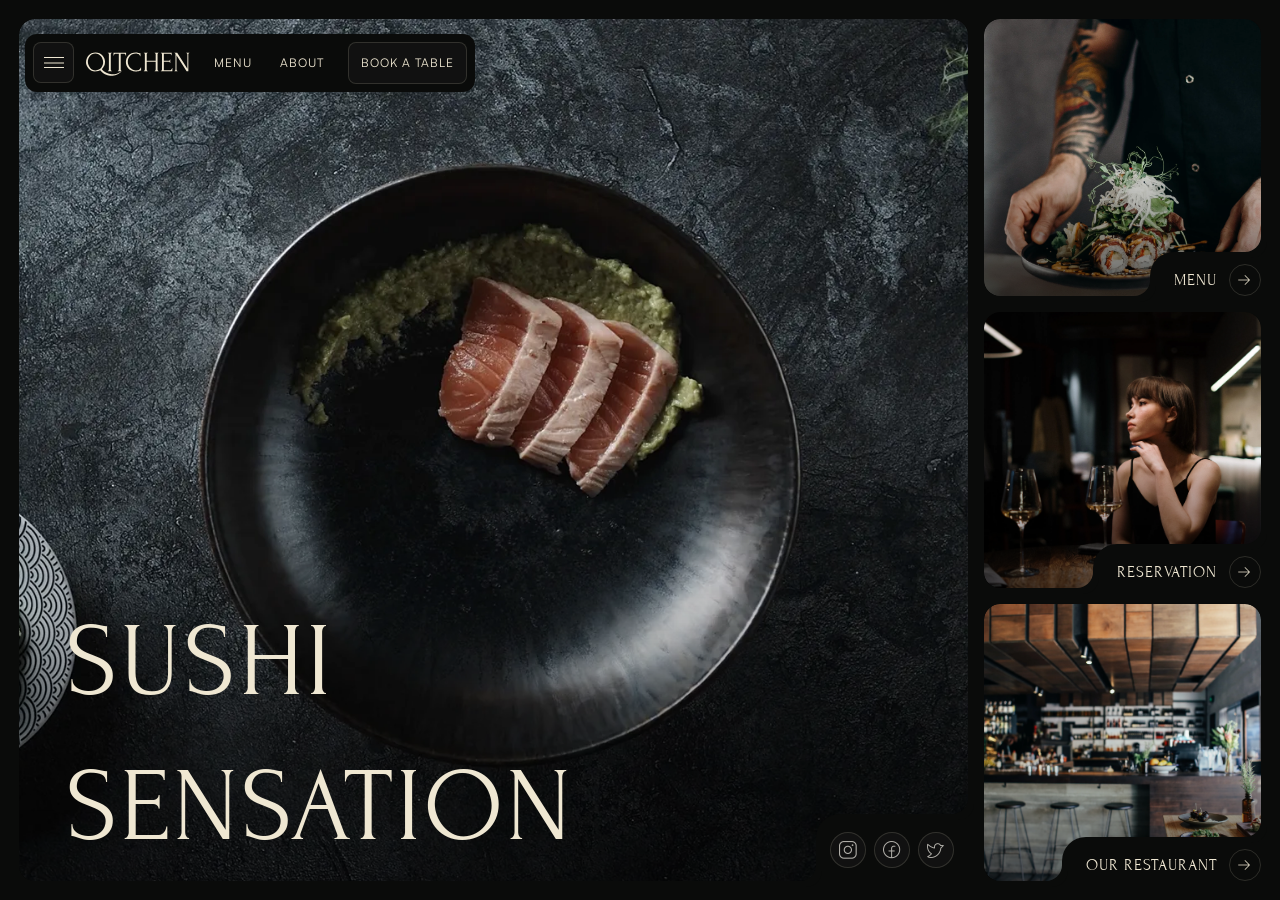
==== index.html @ 787254b2 "Add files via upload" ====
<!doctype html>
<html lang="en">
	<head>
		<style data-fls-preloader="true" rel="preload">
			body > *:not(.fls-preloader) {opacity: 0;visibility: hidden;}[data-fls-preloader-loaded] body > *:not(.fls-preloader) {transition: opacity 0.5s ease 0s;opacity: 1;visibility: visible;}
		</style>
		<meta charset="UTF-8">
		<meta name="viewport" content="width=device-width, initial-scale=1.0">
		<link rel="preload" href="./assets/fonts/Satoshi-Regular.woff2" as="font" type="font/woff2" crossorigin="anonymous">
		<link rel="preload" href="./assets/fonts/Satoshi-Light.woff2" as="font" type="font/woff2" crossorigin="anonymous">
		<link rel="preload" href="./assets/fonts/Forum-Regular.woff2" as="font" type="font/woff2" crossorigin="anonymous">
		<link rel="shortcut icon" href="./assets/img/favicon.ico">
		<title>Home Page</title>
		<script type="module" crossorigin="" src="./js/index.js?v=1783603820904"></script>
		<link rel="modulepreload" crossorigin="" href="./js/preloader.js?v=1783603820904">
		<link rel="stylesheet" crossorigin="" href="./css/preloader.css?v=1783603820904">
		<link rel="stylesheet" crossorigin="" href="./css/index.css?v=1783603820904">
		<link rel="stylesheet" crossorigin="" href="./css/title.css?v=1783603820904">
	</head>
	<body>
		<div class="wrapper">
			<header data-fls-header="" class="header">
				<div class="header__container">
					<div class="header__menu menu">
						<button type="button" data-fls-menu="" class="menu__icon icon-menu" aria-label="Toggle menu">
							<span></span>
						</button>
						<div class="header__logo">
							<img src="./assets/img/logo.svg" alt="Qitchen">
						</div>
						<nav class="header__nav">
							<a href="menupage.html" class="header__link">Menu</a>
							<a href="about.html" class="header__link">About</a>
						</nav>
						<a href="reservation.html" class="header__cta">Book a Table</a>
					</div>
					<nav class="menu__body">
						<div class="menu__container">
							<div class="menu__decor">
								<span class="menu__diamond"></span>
								<span class="menu__line"></span>
								<span class="menu__diamond"></span>
							</div>
							<ul class="menu__list">
								<li>
									<a href="menupage.html">Menu</a>
								</li>
								<li>
									<a href="reservation.html">Reservation</a>
								</li>
								<li>
									<a href="about.html">About</a>
								</li>
								<li>
									<a href="contact.html">Contact</a>
								</li>
								<li>
									<a href="blog.html">Blog</a>
								</li>
							</ul>
							<div class="menu__decor">
								<span class="menu__diamond"></span>
								<span class="menu__line"></span>
								<span class="menu__diamond"></span>
							</div>
						</div>
					</nav>
				</div>
			</header>
			<main class="page">
				<section data-fls-index="" class="index">
					<div class="hero">
						<div class="hero__card info-card">
							<div class="info-card__image-wrapper">
								<picture>
									<source media="(max-width: 600px)" srcset="./assets/img/home/homebg01-600.webp" type="image/webp">
									<source media="(max-width: 1200px)" srcset="./assets/img/home/homebg01-1200.webp" type="image/webp">
									<img alt="Sushi Sensation — Qitchen" class="info-card__image" src="./assets/img/home/homebg01.webp">
								</picture>
							</div>
							<h1 data-fls-title="" class="info-card__title page__title page__title--fz-140">
								Sushi
								<br>
								Sensation
							</h1>
							<div class="info-card__social-panel">
								<div class="info-card__social social">
									<ul class="social__list">
										<li class="social__item">
											<a href="#" class="social__link social__link--icon-inst" aria-label="Instagram"></a>
										</li>
										<li class="social__item">
											<a href="#" class="social__link social__link--icon-fb" aria-label="Facebook"></a>
										</li>
										<li class="social__item">
											<a href="#" class="social__link social__link--icon-x" aria-label="X (Twitter)"></a>
										</li>
									</ul>
								</div>
							</div>
						</div>
						<div class="hero__card info-card">
							<div class="info-card__image-wrapper">
								<a class="info-card__link-image" href="menupage.html">
									<picture>
										<source media="(max-width: 600px)" srcset="./assets/img/home/homebg02-600.webp" type="image/webp">
										<source media="(max-width: 1200px)" srcset="./assets/img/home/homebg02-1200.webp" type="image/webp">
										<img alt="" class="info-card__image" loading="lazy" src="./assets/img/home/homebg02.webp">
									</picture>
								</a>
							</div>
							<div class="info-card__corner-wrapper">
								<a href="menupage.html" class="info-card__btn --icon-arrow" aria-label="View Menu">Menu</a>
							</div>
						</div>
						<div class="hero__card info-card">
							<div class="info-card__image-wrapper">
								<a class="info-card__link-image" href="reservation.html">
									<picture>
										<source media="(max-width: 600px)" srcset="./assets/img/home/homebg03-600.webp" type="image/webp">
										<source media="(max-width: 1200px)" srcset="./assets/img/home/homebg03-1200.webp" type="image/webp">
										<img alt="" class="info-card__image" loading="lazy" src="./assets/img/home/homebg03.webp">
									</picture>
								</a>
							</div>
							<div class="info-card__corner-wrapper">
								<a href="reservation.html" class="info-card__btn --icon-arrow" aria-label="Book a Reservation">Reservation</a>
							</div>
						</div>
						<div class="hero__card info-card">
							<div class="info-card__image-wrapper">
								<a class="info-card__link-image" href="about.html">
									<picture>
										<source media="(max-width: 600px)" srcset="./assets/img/home/homebg04-600.webp" type="image/webp">
										<source media="(max-width: 1200px)" srcset="./assets/img/home/homebg04-1200.webp" type="image/webp">
										<img alt="" class="info-card__image" loading="lazy" src="./assets/img/home/homebg04.webp">
									</picture>
								</a>
							</div>
							<div class="info-card__corner-wrapper">
								<a href="about.html" class="info-card__btn --icon-arrow" aria-label="About Our Restaurant">Our Restaurant</a>
							</div>
						</div>
					</div>
				</section>
			</main>
			<footer data-fls-footer="" class="footer">
				<div class="footer__container"></div>
			</footer>
		</div>
	</body>
</html>
---- css/preloader.css ----
@charset "UTF-8";* {
	padding: 0rem;
	margin: 0rem;
	border: 0rem;
}
*,
*::before,
*::after {
	box-sizing: border-box;
}
*::before,
*::after {
	display: inline-block;
}
html,
body {
	height: 100%;
}
body {
	line-height: 1;
	scrollbar-gutter: stable;
	-ms-text-size-adjust: 100%;
	-moz-text-size-adjust: 100%;
	-webkit-text-size-adjust: 100%;
	-webkit-font-smoothing: antialiased;
	-moz-osx-font-smoothing: grayscale;
}
input,
button,
textarea {
	font-family: inherit;
	font-size: inherit;
	line-height: inherit;
	color: inherit;
	background-color: transparent;
}
input,
textarea {
	width: 100%;
}
label {
	display: inline-block;
}
button,
select,
option {
	cursor: pointer;
}
a {
	display: inline-block;
	color: inherit;
	text-decoration: none;
}
li {
	list-style: none;
}
img {
	display: block;
	max-width: 100%;
	height: auto;
}
h1,
h2,
h3,
h4,
h5,
h6 {
	font-weight: inherit;
	font-size: inherit;
}
address {
	font-style: normal;
}
@font-face {font-family: Satoshi;font-display: swap;src: url("../assets/fonts/Satoshi-Regular.woff2") format("woff2");font-weight: 400;font-style: normal;}
@font-face {font-family: Satoshi;font-display: swap;src: url("../assets/fonts/Satoshi-Light.woff2") format("woff2");font-weight: 300;font-style: normal;}
@font-face {font-family: Forum;font-display: swap;src: url("../assets/fonts/Forum-Regular.woff2") format("woff2");font-weight: 400;font-style: normal;}
@font-face { 
	font-family: "iconfont"; 
	font-display: swap;
	src: url("../assets/fonts/iconfont.woff2?eb4a1d2ef5152986d4ac0c5f34536eca") format("woff2"); 
} 
[class*="--icon-"]::before{
	font-family: iconfont; 
}
	[class*="--icon-arrow"]::before { 
		content: "\f101"; 
	} 
	[class*="--icon-fb"]::before { 
		content: "\f102"; 
	} 
	[class*="--icon-inst"]::before { 
		content: "\f103"; 
	} 
	[class*="--icon-leaf"]::before { 
		content: "\f104"; 
	} 
	[class*="--icon-x"]::before { 
		content: "\f105"; 
	} 

/* Generated by vite-plugin-svg-spritemap */
:root {
  /* Шрифт за замовчуванням */
  --font-family: 'Satoshi';
  --font-forum: 'Forum';
  /* Розмір шрифту за замовченням (де 16 - розмір шрифту за замовчуванням з макету)  */
  --font-size: 1rem;
  /* Основні кольори */
  --main-color: #000;
  --bg-color: #0a0b0a;
  --title-color: #efe7d2;
  --text-color: rgba(245, 242, 234, 0.7);
  --border-color: rgba(
  	239,
  	231,
  	210,
  	0.15
  ); /* [base64] */
}

body {
  min-width: 20rem;
  font-family: var(--font-family);
  font-size: var(--font-size);
  background-color: var(--bg-color);
  color: var(--text-color);
}
[data-fls-scrolllock] body {
  overflow: hidden;
  touch-action: none;
  overscroll-behavior: none;
}
.wrapper {
  min-height: 100%;
  display: flex;
  flex-direction: column;
  overflow: clip;
}
.wrapper > main {
  flex: 1 1 auto;
}
.wrapper > * {
  min-width: 0;
}

[class*=__container] {
  max-width: 123.75rem;
  margin: 0 auto;
  padding-left: 0.9375rem;
  padding-right: 0.9375rem;
}/* Generated by vite-plugin-svg-spritemap */
.menu {
  position: relative;
  z-index: 10;
}/* Generated by vite-plugin-svg-spritemap */
.header {
  position: fixed;
  inset-block-start: 4.625rem;
  inset-inline-start: 4.625rem;
  z-index: 100;
}
.header__container {
  width: auto;
  position: relative;
  z-index: 10;
}
.header__menu {
  display: flex;
  align-items: center;
  gap: 0.75rem;
  padding: 0.5rem;
  background-color: var(--bg-color);
  border-radius: 0.75rem;
}
.header__logo {
  flex-shrink: 0;
}
.header__logo img {
  display: block;
  height: 1.6875rem;
  width: auto;
}
.header__nav {
  display: flex;
  align-items: center;
  gap: 0.25rem;
}
.header__link {
  padding: 0.75rem;
  font-family: var(--font-family);
  font-size: 0.75rem;
  line-height: 1.3;
  letter-spacing: 0.0625rem;
  text-transform: uppercase;
  color: var(--title-color);
  border-radius: 0.5rem;
  transition: background-color 0.3s;
}
.header__cta {
  margin-inline-start: auto;
  padding: 0.75rem;
  font-family: var(--font-family);
  font-size: 0.75rem;
  line-height: 1.3;
  letter-spacing: 0.0625rem;
  text-transform: uppercase;
  text-decoration: none;
  color: #efe7d2;
  white-space: nowrap;
  background-color: rgba(24, 24, 24, 0.5);
  border: 0.0625rem solid rgba(239, 231, 210, 0.15);
  border-radius: 0.5rem;
  transition: background-color 0.3s;
}

.icon-menu {
  position: relative;
  z-index: 15;
  flex-shrink: 0;
  width: 2.5625rem;
  height: 2.5625rem;
  background-color: rgba(24, 24, 24, 0.5);
  border: 0.0625rem solid rgba(239, 231, 210, 0.15);
  border-radius: 0.5rem;
  cursor: pointer;
}
.icon-menu span {
  position: absolute;
  left: 50%;
  top: 50%;
  width: 1.25rem;
  height: 0.0625rem;
  background-color: var(--title-color);
  transform: translate(-50%, -50%);
  transition: opacity 0.3s ease;
}
.icon-menu::before, .icon-menu::after {
  content: "";
  position: absolute;
  left: 50%;
  width: 1.25rem;
  height: 0.0625rem;
  background-color: var(--title-color);
  transition: all 0.3s ease;
}
.icon-menu::before {
  transform: translateX(-50%);
  top: 0.875rem;
}
.icon-menu::after {
  transform: translateX(-50%);
  bottom: 0.875rem;
}
html[data-fls-menu-open] .icon-menu span {
  opacity: 0;
}
html[data-fls-menu-open] .icon-menu::before {
  top: calc(50% - 0.03125rem);
  transform: translateX(-50%) rotate(-45deg);
}
html[data-fls-menu-open] .icon-menu::after {
  bottom: calc(50% - 0.03125rem);
  transform: translateX(-50%) rotate(45deg);
}

.menu__body {
  position: fixed;
  inset: 0;
  z-index: 5;
  overflow: hidden;
  pointer-events: none;
  visibility: hidden;
  background-color: #0a0b0a;
  transform: translateX(-100%);
  opacity: 0;
  transition: transform 0.5s cubic-bezier(0.25, 0.46, 0.45, 0.94), opacity 0.5s ease, visibility 0s 0.5s;
}
html[data-fls-menu-open] .menu__body {
  visibility: visible;
  transform: translateX(0);
  opacity: 1;
  transition: transform 0.5s cubic-bezier(0.25, 0.46, 0.45, 0.94), opacity 0.5s ease, visibility 0s 0s;
}

.menu__container {
  position: relative;
  width: 100%;
  height: 100%;
  padding: 1.5rem;
  pointer-events: auto;
  display: flex;
  flex-direction: column;
  align-items: center;
  justify-content: center;
  gap: 1rem;
  background-color: #0a0b0a;
}

.menu__decor {
  display: flex;
  align-items: center;
  gap: 0.25rem;
}

.menu__diamond {
  width: 0.5rem;
  height: 0.5rem;
  border: 0.0625rem solid rgba(239, 231, 210, 0.15);
  transform: rotate(45deg);
  flex-shrink: 0;
}

.menu__line {
  width: 1.25rem;
  height: 0.0625rem;
  background-color: rgba(239, 231, 210, 0.15);
}

.menu__list {
  list-style: none;
  display: flex;
  flex-direction: column;
  align-items: center;
  gap: 1rem;
}
.menu__list a {
  font-family: var(--font-forum);
  font-size: 2.25rem;
  line-height: 1;
  color: #efe7d2;
  text-transform: uppercase;
  text-decoration: none;
  white-space: nowrap;
  transition: color 0.3s;
}

.header__menu {
  animation: headerFadeDown 0.6s 0.2s ease both;
}

.header__logo {
  animation: headerClipReveal 0.6s 0.4s ease both;
}

.header__link {
  animation: headerClipReveal 0.5s ease both;
}
.header__link:nth-child(1) {
  animation-delay: 0.6s;
}
.header__link:nth-child(2) {
  animation-delay: 0.7s;
}

.header__cta {
  animation: headerClipReveal 0.5s 0.8s ease both;
}

@keyframes headerFadeDown {
  from {
    opacity: 0;
    transform: translateY(-1rem);
  }
  to {
    opacity: 1;
    transform: translateY(0);
  }
}
@keyframes headerClipReveal {
  from {
    opacity: 0;
    clip-path: inset(0 100% 0 0);
  }
  to {
    opacity: 1;
    clip-path: inset(0 0 0 0);
  }
}/* Generated by vite-plugin-svg-spritemap */
/* Generated by vite-plugin-svg-spritemap */
/* Головний блок */
.fls-preloader {
  pointer-events: none;
  z-index: 9999;
  position: fixed;
  inset: 0;
  display: flex;
  justify-content: center;
  align-items: center;
  background: var(--bg-color);
  transition: opacity 0.5s ease 0.2s;
}

/* Літера Q — обертання */
.fls-preloader__q {
  position: relative;
  font-family: var(--font-forum);
  font-size: clamp(6rem, 6.2508rem + 6.6671vw, 10rem); /* 160/96 */
  line-height: 1;
  color: var(--title-color);
  animation: preloaderSpin 4s cubic-bezier(0.35, 0, 0.65, 1) infinite;
  /* Декоративне кільце */
}
.fls-preloader__q::before {
  content: "";
  position: absolute;
  inset: -1.875rem;
  border: 0.0625rem solid rgba(239, 231, 210, 0.12);
  border-radius: 50%;
  animation: preloaderRing 2.5s ease-in-out infinite;
}
.fls-preloader__q {
  /* Друге кільце — більше, тонше */
}
.fls-preloader__q::after {
  content: "";
  position: absolute;
  inset: -3.75rem;
  border: 0.0625rem solid rgba(239, 231, 210, 0.06);
  border-radius: 50%;
  animation: preloaderRing 2.5s ease-in-out 0.4s infinite;
}

@keyframes preloaderSpin {
  from {
    transform: rotate(0deg);
  }
  to {
    transform: rotate(360deg);
  }
}
@keyframes preloaderRing {
  0%, 100% {
    opacity: 0.15;
    transform: scale(0.95);
  }
  50% {
    opacity: 0.5;
    transform: scale(1.05);
  }
}
/* Зникнення після завантаження */
[data-fls-preloader-loaded] .fls-preloader {
  opacity: 0;
  visibility: hidden;
}
@media (width <= 90em){
  .header {
    inset-block-start: 2.125rem;
    inset-inline-start: 0.625rem;
  }
}
@media (width <= 62em){
  .header {
    inset-block-start: 0;
    inset-inline: 0;
  }
  .header__menu {
    inline-size: 100%;
    border-radius: 0;
  }
  .header__nav {
    display: none;
  }
  .icon-menu {
    order: 1;
  }
}
@media (width <= 24.375em){
  .header__logo {
    flex: 1 1 auto;
    display: flex;
  }
  .header__cta {
    display: none;
  }
}
@media (min-width: 26.25em){
  .menu__list a {
    font-size: 4rem;
  }
}
@media (width > 62em){
  .menu__body {
    right: auto;
    width: 50%;
  }
  .menu__container {
    border-right: 0.0625rem solid rgba(239, 231, 210, 0.15);
    border-radius: 0 1rem 1rem 0;
  }
}
@media (any-hover: hover){
  .header__link:hover {
    background-color: rgba(24, 24, 24, 0.5);
  }
  .header__cta:hover {
    background-color: rgba(24, 24, 24, 0.7);
  }
  .menu__list a:hover {
    color: rgba(239, 231, 210, 0.6);
  }
}
---- css/index.css ----
/* Generated by vite-plugin-svg-spritemap */

.hero {
  display: grid;
  gap: 1rem;
  padding: clamp(0.9375rem, 0.5633rem + 0.7806vw, 1.5rem); /* 24/15>1920-767 */
}

.info-card {
  border-radius: 1rem;
  position: relative;
  display: flex;
  align-items: flex-end;
  justify-content: flex-end;
  flex-wrap: wrap;
  height: 100%;
}
.info-card__image-wrapper {
  position: absolute;
  inset: 0;
  z-index: 1;
  overflow: hidden;
  border-radius: 1rem;
  background: var(--bg-color);
  backface-visibility: hidden;
}
.info-card__link-image {
  display: block;
  width: 100%;
  height: 100%;
}
.info-card::before {
  content: "";
  position: absolute;
  bottom: 0;
  left: 0;
  z-index: 2;
  width: 100%;
  height: 100%;
  background: linear-gradient(180deg, rgba(0, 0, 0, 0) 48%, rgb(0, 0, 0) 100%);
  border-radius: 1rem;
  opacity: 0.6;
  transition: opacity 0.4s ease;
  pointer-events: none;
}
.info-card:not(:first-child) {
  cursor: pointer;
}
.info-card:nth-child(2) {
  opacity: 0;
  animation: cardSlideRight 0.6s 0.6s ease both;
}
.info-card:nth-child(3) {
  opacity: 0;
  animation: cardSlideRight 0.6s 0.7s ease both;
}
.info-card:nth-child(4) {
  opacity: 0;
  animation: cardSlideRight 0.6s 0.8s ease both;
}
.info-card:first-child::before {
  animation: heroGradientReveal 1.5s 0.3s ease both;
}
.info-card img {
  display: block;
  width: 100%;
  height: 100%;
  object-fit: cover;
  border-radius: 1rem;
  backface-visibility: hidden;
  transition: transform 0.6s cubic-bezier(0.25, 0.46, 0.45, 0.94);
}
.info-card:first-child img {
  opacity: 0;
}
[data-fls-preloader-loaded] .info-card:first-child img, html:not([data-fls-preloader-loading]):not([data-fls-preloader-loaded]) .info-card:first-child img {
  animation: heroImageZoom 2s cubic-bezier(0.25, 0.46, 0.45, 0.94) both;
}
.info-card__title {
  position: absolute;
  bottom: 0;
  left: 5%;
  z-index: 2;
  max-width: 65.625rem;
}
.info-card:first-child .info-card__title {
  opacity: 0;
  animation: heroTitleReveal 1s 0.6s cubic-bezier(0.25, 0.46, 0.45, 0.94) both;
}
.info-card__social-panel {
  position: relative;
  z-index: 2;
  padding-block-start: clamp(0.625rem, 0.45rem + 0.875vw, 1.5rem); /* 24/10>1920-320 */
  padding-block-end: clamp(0.5rem, 0.4rem + 0.5vw, 1rem); /* 16/8>1920-320 */
  padding-inline: clamp(0.625rem, 0.55rem + 0.375vw, 1rem); /* 16/10>1920-320 */
  background-color: var(--bg-color);
  border-radius: 1.5rem 0 0 0;
  opacity: 0;
  animation: cardSlideRight 0.6s 1s ease both;
}
.info-card__social-panel::before, .info-card__social-panel::after {
  content: "";
  position: absolute;
  width: 1.5rem;
  aspect-ratio: 1;
  border-radius: 0 0 1rem 0;
  background-color: transparent;
  box-shadow: 0.375rem 0.375rem 0 var(--bg-color);
}
.info-card__social-panel::before {
  right: 100%;
  bottom: 0;
}
.info-card__social-panel::after {
  bottom: 100%;
  right: 0;
}
.info-card__corner-wrapper {
  position: relative;
  z-index: 2;
  max-width: 80%;
  padding-inline-start: 1.5rem;
  padding-top: 0.75rem;
  background-color: var(--bg-color);
  border-radius: 1.5rem 0 0 0;
}
.info-card__corner-wrapper::before, .info-card__corner-wrapper::after {
  content: "";
  position: absolute;
  width: 1.5rem;
  aspect-ratio: 1;
  border-radius: 0 0 1rem 0;
  background-color: transparent;
  box-shadow: 0.375rem 0.375rem 0 var(--bg-color);
}
.info-card__corner-wrapper::before {
  right: 100%;
  bottom: 0;
}
.info-card__corner-wrapper::after {
  bottom: 100%;
  right: 0;
}
.info-card__btn {
  display: flex;
  flex-direction: row-reverse;
  align-items: center;
  justify-content: center;
  gap: 0.75rem;
  font-family: var(--font-forum);
  font-size: 1rem;
  line-height: 1;
  letter-spacing: 0.0625rem;
  text-transform: uppercase;
  color: var(--title-color);
  border-radius: 2rem;
  transition: color 0.4s;
}
.info-card__btn::before {
  display: flex;
  justify-content: center;
  align-items: center;
  width: 2rem;
  height: 2rem;
  padding: 0.375rem 0.75rem;
  color: var(--title-color);
  border: 0.0625rem solid rgba(239, 231, 210, 0.15);
  border-radius: 50%;
  transition: background-color 0.5s, color 0.5s;
}
.social {
  position: relative;
  z-index: 2;
}
.social__list {
  display: flex;
  gap: 0.5rem;
}
.social__link {
  font-size: 1.125rem;
  transition: color 0.5s;
}
.social__link::before {
  display: flex;
  justify-content: center;
  align-items: center;
  width: 2.25rem;
  height: 2.25rem;
  background-color: rgba(24, 24, 24, 0.5);
  border: 0.0625rem solid rgba(239, 231, 210, 0.15);
  border-radius: 50%;
  transition: background-color 0.5s;
}

@keyframes heroImageZoom {
  from {
    opacity: 0;
    transform: scale(1.08);
  }
  to {
    opacity: 1;
    transform: scale(1);
  }
}
@keyframes heroTitleReveal {
  from {
    opacity: 0;
    clip-path: inset(0 100% 0 0);
  }
  to {
    opacity: 1;
    clip-path: inset(0 0 0 0);
  }
}
@keyframes cardFadeUp {
  from {
    opacity: 0;
    transform: translateY(1.5rem);
  }
  to {
    opacity: 1;
    transform: translateY(0);
  }
}
@keyframes cardSlideRight {
  from {
    opacity: 0;
    transform: translateX(2.5rem);
  }
  to {
    opacity: 1;
    transform: translateX(0);
  }
}
@keyframes heroGradientReveal {
  from {
    opacity: 0;
  }
  to {
    opacity: 0.6;
  }
}/* Generated by vite-plugin-svg-spritemap */@media (width <= 62em) {
  .hero {
    grid-template-columns: repeat(2, 1fr);
    grid-auto-rows: minmax(12.5rem, auto);
  }
  .hero .hero__card:nth-child(1) {
    grid-column: 1/-1;
    grid-row: 1/3;
  }
  .hero .hero__card:nth-child(2) {
    grid-column: 1;
    grid-row: 5/7;
  }
  .hero .hero__card:nth-child(3) {
    grid-column: 2;
    grid-row: 5/7;
  }
  .hero .hero__card:nth-child(4) {
    grid-column: 1/-1;
    grid-row: 3/5;
  }
}@media (width <= 48em) {
  .info-card__title {
    left: 50%;
    transform: translate(-50%, -50%);
    text-align: center;
  }
}@media (width <= 30em) {
  .hero {
    grid-template-columns: 1fr;
    grid-auto-rows: minmax(10.625rem, auto);
  }
  .hero .hero__card:nth-child(1) {
    grid-column: 1;
    grid-row: 1/3;
  }
  .hero .hero__card:nth-child(2) {
    grid-column: 1;
    grid-row: 5/7;
  }
  .hero .hero__card:nth-child(3) {
    grid-column: 1;
    grid-row: 7/9;
  }
  .hero .hero__card:nth-child(4) {
    grid-column: 1;
    grid-row: 3/5;
  }
}@media (width > 62em) and (any-hover: hover), (width > 62em) and (pointer: fine) {
  html:not([data-fls-touch]) .info-card:not(:first-child):hover::before {
    opacity: 0;
  }
  html:not([data-fls-touch]) .info-card:not(:first-child):hover img {
    transform: scale(1.01);
  }
  html:not([data-fls-touch]) .info-card:not(:first-child):hover .info-card__btn {
    color: var(--text-color);
  }
  html:not([data-fls-touch]) .info-card:not(:first-child):hover .info-card__btn::before {
    color: var(--main-color);
    background-color: var(--title-color);
  }
}@media (width > 62em) {
  .index {
    height: 100dvh;
    overflow: hidden;
  }
  .hero {
    height: 100%;
    grid-template-columns: 3.42fr 1fr;
    grid-template-rows: repeat(3, 1fr);
  }
  .info-card:first-child {
    grid-column: 1;
    grid-row: 1/-1;
  }
}@media (any-hover: hover), (pointer: fine) {
  html:not([data-fls-touch]) .social__link:hover {
    color: var(--title-color);
  }
  html:not([data-fls-touch]) .social__link:hover::before {
    background-color: rgba(0, 0, 0, 0.15);
  }
}
---- css/title.css ----
/* Generated by vite-plugin-svg-spritemap */
.page__title {
  font-family: var(--font-forum);
  line-height: 1.4;
  letter-spacing: 0.1875rem;
  text-transform: uppercase;
  color: var(--title-color);
}
.page__title--fz-140 {
  font-size: clamp(3.125rem, 2rem + 5.625vw, 8.75rem); /* 140/50>1920-320 */
}
.page__title--fz-112 {
  font-size: 7rem;
}
.section__title {
  font-family: var(--font-forum);
  line-height: 1.2;
  letter-spacing: 0.0625rem;
  text-transform: uppercase;
  color: var(--title-color);
}
.section__title--fz-64 {
  max-width: 45.75rem;
  font-size: clamp(2rem, 1.6rem + 2vw, 4rem); /* 64/32>1920-320 */
  text-align: center;
  text-wrap: balance;
  line-height: 1.1;
}
.section__title--fz-40 {
  font-size: clamp(1.75rem, 1.4091rem + 0.9091vw, 2.5rem); /* 40/28>1920-600 */
}
.section__title--fz-32 {
  font-size: 2rem;
}
.section__title--fz-24 {
  font-size: 1.5rem;
}
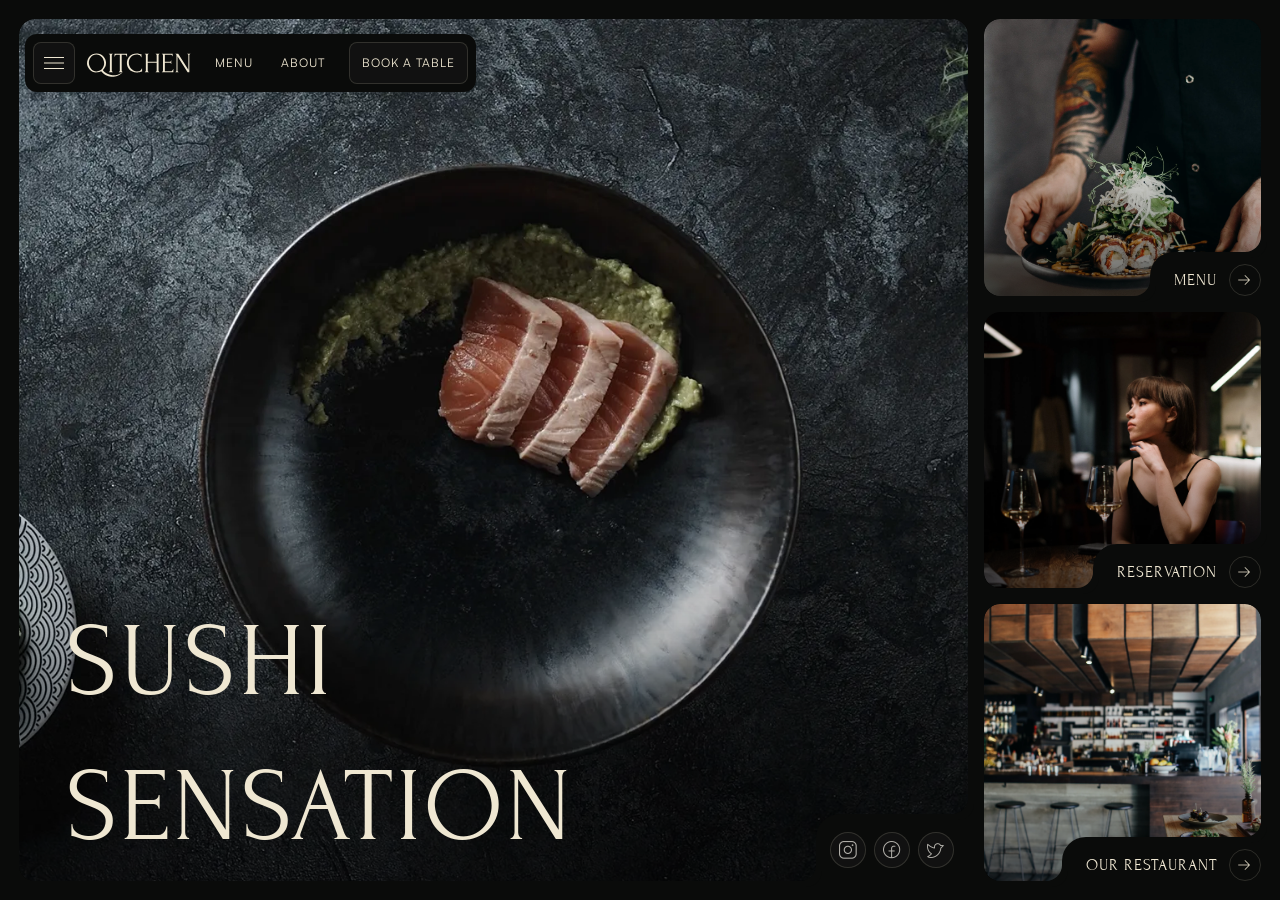
==== commit b740fbde: "Update site build" ====
--- a/index.html
+++ b/index.html
@@ -9,13 +9,25 @@
 		<link rel="preload" href="./assets/fonts/Satoshi-Regular.woff2" as="font" type="font/woff2" crossorigin="anonymous">
 		<link rel="preload" href="./assets/fonts/Satoshi-Light.woff2" as="font" type="font/woff2" crossorigin="anonymous">
 		<link rel="preload" href="./assets/fonts/Forum-Regular.woff2" as="font" type="font/woff2" crossorigin="anonymous">
-		<link rel="shortcut icon" href="./assets/img/favicon.ico">
+		<meta name="theme-color" content="#0a0b0a">
+		<meta name="keywords" content="sushi, restaurant, japanese cuisine, rolls, sashimi, qitchen">
+		<meta name="description" content="Qitchen — premium sushi restaurant. Signature rolls, sashimi and Japanese cuisine in an elegant atmosphere. Book a table online.">
+		<meta property="og:description" content="Qitchen — premium sushi restaurant. Signature rolls, sashimi and Japanese cuisine in an elegant atmosphere. Book a table online.">
+		<meta name="twitter:description" content="Qitchen — premium sushi restaurant. Signature rolls, sashimi and Japanese cuisine in an elegant atmosphere. Book a table online.">
+		<meta property="og:type" content="website">
+		<meta property="og:site_name" content="Qitchen — Sushi Restaurant">
+		<meta property="og:title" content="Home Page">
+		<meta name="twitter:title" content="Home Page">
+		<meta property="og:image" content="./assets/img/home/homebg01.webp">
+		<meta name="twitter:card" content="summary_large_image">
+		<meta name="twitter:image" content="./assets/img/home/homebg01.webp">
 		<title>Home Page</title>
-		<script type="module" crossorigin="" src="./js/index.js?v=1783603820904"></script>
-		<link rel="modulepreload" crossorigin="" href="./js/preloader.js?v=1783603820904">
-		<link rel="stylesheet" crossorigin="" href="./css/preloader.css?v=1783603820904">
-		<link rel="stylesheet" crossorigin="" href="./css/index.css?v=1783603820904">
-		<link rel="stylesheet" crossorigin="" href="./css/title.css?v=1783603820904">
+		<script type="module" crossorigin="" src="./js/index.js?v=1786019607215"></script>
+		<link rel="modulepreload" crossorigin="" href="./js/common.js?v=1786019607215">
+		<link rel="modulepreload" crossorigin="" href="./js/preloader.js?v=1786019607215">
+		<link rel="stylesheet" crossorigin="" href="./css/preloader.css?v=1786019607215">
+		<link rel="stylesheet" crossorigin="" href="./css/index.css?v=1786019607215">
+		<link rel="stylesheet" crossorigin="" href="./css/title.css?v=1786019607215">
 	</head>
 	<body>
 		<div class="wrapper">
--- a/css/preloader.css
+++ b/css/preloader.css
@@ -1,102 +1,102 @@
-@charset "UTF-8";* {
-	padding: 0rem;
-	margin: 0rem;
-	border: 0rem;
-}
-*,
-*::before,
-*::after {
-	box-sizing: border-box;
-}
-*::before,
-*::after {
-	display: inline-block;
-}
-html,
-body {
-	height: 100%;
-}
-body {
-	line-height: 1;
-	scrollbar-gutter: stable;
-	-ms-text-size-adjust: 100%;
-	-moz-text-size-adjust: 100%;
-	-webkit-text-size-adjust: 100%;
-	-webkit-font-smoothing: antialiased;
-	-moz-osx-font-smoothing: grayscale;
-}
-input,
-button,
-textarea {
-	font-family: inherit;
-	font-size: inherit;
-	line-height: inherit;
-	color: inherit;
-	background-color: transparent;
-}
-input,
-textarea {
-	width: 100%;
-}
-label {
-	display: inline-block;
-}
-button,
-select,
-option {
-	cursor: pointer;
-}
-a {
-	display: inline-block;
-	color: inherit;
-	text-decoration: none;
-}
-li {
-	list-style: none;
-}
-img {
-	display: block;
-	max-width: 100%;
-	height: auto;
-}
-h1,
-h2,
-h3,
-h4,
-h5,
-h6 {
-	font-weight: inherit;
-	font-size: inherit;
-}
-address {
-	font-style: normal;
-}
+@charset "UTF-8";* {
+	padding: 0rem;
+	margin: 0rem;
+	border: 0rem;
+}
+*,
+*::before,
+*::after {
+	box-sizing: border-box;
+}
+*::before,
+*::after {
+	display: inline-block;
+}
+html,
+body {
+	height: 100%;
+}
+body {
+	line-height: 1;
+	scrollbar-gutter: stable;
+	-ms-text-size-adjust: 100%;
+	-moz-text-size-adjust: 100%;
+	-webkit-text-size-adjust: 100%;
+	-webkit-font-smoothing: antialiased;
+	-moz-osx-font-smoothing: grayscale;
+}
+input,
+button,
+textarea {
+	font-family: inherit;
+	font-size: inherit;
+	line-height: inherit;
+	color: inherit;
+	background-color: transparent;
+}
+input,
+textarea {
+	width: 100%;
+}
+label {
+	display: inline-block;
+}
+button,
+select,
+option {
+	cursor: pointer;
+}
+a {
+	display: inline-block;
+	color: inherit;
+	text-decoration: none;
+}
+li {
+	list-style: none;
+}
+img {
+	display: block;
+	max-width: 100%;
+	height: auto;
+}
+h1,
+h2,
+h3,
+h4,
+h5,
+h6 {
+	font-weight: inherit;
+	font-size: inherit;
+}
+address {
+	font-style: normal;
+}
 @font-face {font-family: Satoshi;font-display: swap;src: url("../assets/fonts/Satoshi-Regular.woff2") format("woff2");font-weight: 400;font-style: normal;}
 @font-face {font-family: Satoshi;font-display: swap;src: url("../assets/fonts/Satoshi-Light.woff2") format("woff2");font-weight: 300;font-style: normal;}
 @font-face {font-family: Forum;font-display: swap;src: url("../assets/fonts/Forum-Regular.woff2") format("woff2");font-weight: 400;font-style: normal;}
-@font-face { 
-	font-family: "iconfont"; 
-	font-display: swap;
-	src: url("../assets/fonts/iconfont.woff2?eb4a1d2ef5152986d4ac0c5f34536eca") format("woff2"); 
-} 
-[class*="--icon-"]::before{
-	font-family: iconfont; 
-}
-	[class*="--icon-arrow"]::before { 
-		content: "\f101"; 
-	} 
-	[class*="--icon-fb"]::before { 
-		content: "\f102"; 
-	} 
-	[class*="--icon-inst"]::before { 
-		content: "\f103"; 
-	} 
-	[class*="--icon-leaf"]::before { 
-		content: "\f104"; 
-	} 
-	[class*="--icon-x"]::before { 
-		content: "\f105"; 
-	} 
+@font-face { 
+	font-family: "iconfont"; 
+	font-display: swap;
+	src: url("../assets/fonts/iconfont.woff2?eb4a1d2ef5152986d4ac0c5f34536eca") format("woff2"); 
+} 
+[class*="--icon-"]::before{
+	font-family: iconfont; 
+}
+	[class*="--icon-arrow"]::before { 
+		content: "\f101"; 
+	} 
+	[class*="--icon-fb"]::before { 
+		content: "\f102"; 
+	} 
+	[class*="--icon-inst"]::before { 
+		content: "\f103"; 
+	} 
+	[class*="--icon-leaf"]::before { 
+		content: "\f104"; 
+	} 
+	[class*="--icon-x"]::before { 
+		content: "\f105"; 
+	} 
 
 /* Generated by vite-plugin-svg-spritemap */
 :root {
@@ -175,6 +175,9 @@
 .header__logo {
   flex-shrink: 0;
 }
+.header__logo:focus-visible {
+  outline-offset: -0.125rem;
+}
 .header__logo img {
   display: block;
   height: 1.6875rem;
@@ -195,6 +198,9 @@
   color: var(--title-color);
   border-radius: 0.5rem;
   transition: background-color 0.3s;
+}
+.header__link:focus-visible {
+  outline-offset: -0.125rem;
 }
 .header__cta {
   margin-inline-start: auto;
@@ -217,8 +223,8 @@
   position: relative;
   z-index: 15;
   flex-shrink: 0;
-  width: 2.5625rem;
-  height: 2.5625rem;
+  width: 2.625rem;
+  height: 2.625rem;
   background-color: rgba(24, 24, 24, 0.5);
   border: 0.0625rem solid rgba(239, 231, 210, 0.15);
   border-radius: 0.5rem;
@@ -447,7 +453,7 @@
   .header {
     inset-block-start: 2.125rem;
     inset-inline-start: 0.625rem;
-  }
+  }
 }
 @media (width <= 62em){
   .header {
@@ -463,7 +469,7 @@
   }
   .icon-menu {
     order: 1;
-  }
+  }
 }
 @media (width <= 24.375em){
   .header__logo {
@@ -472,12 +478,12 @@
   }
   .header__cta {
     display: none;
-  }
+  }
 }
 @media (min-width: 26.25em){
   .menu__list a {
     font-size: 4rem;
-  }
+  }
 }
 @media (width > 62em){
   .menu__body {
@@ -487,7 +493,7 @@
   .menu__container {
     border-right: 0.0625rem solid rgba(239, 231, 210, 0.15);
     border-radius: 0 1rem 1rem 0;
-  }
+  }
 }
 @media (any-hover: hover){
   .header__link:hover {
@@ -498,5 +504,5 @@
   }
   .menu__list a:hover {
     color: rgba(239, 231, 210, 0.6);
-  }
+  }
 }
